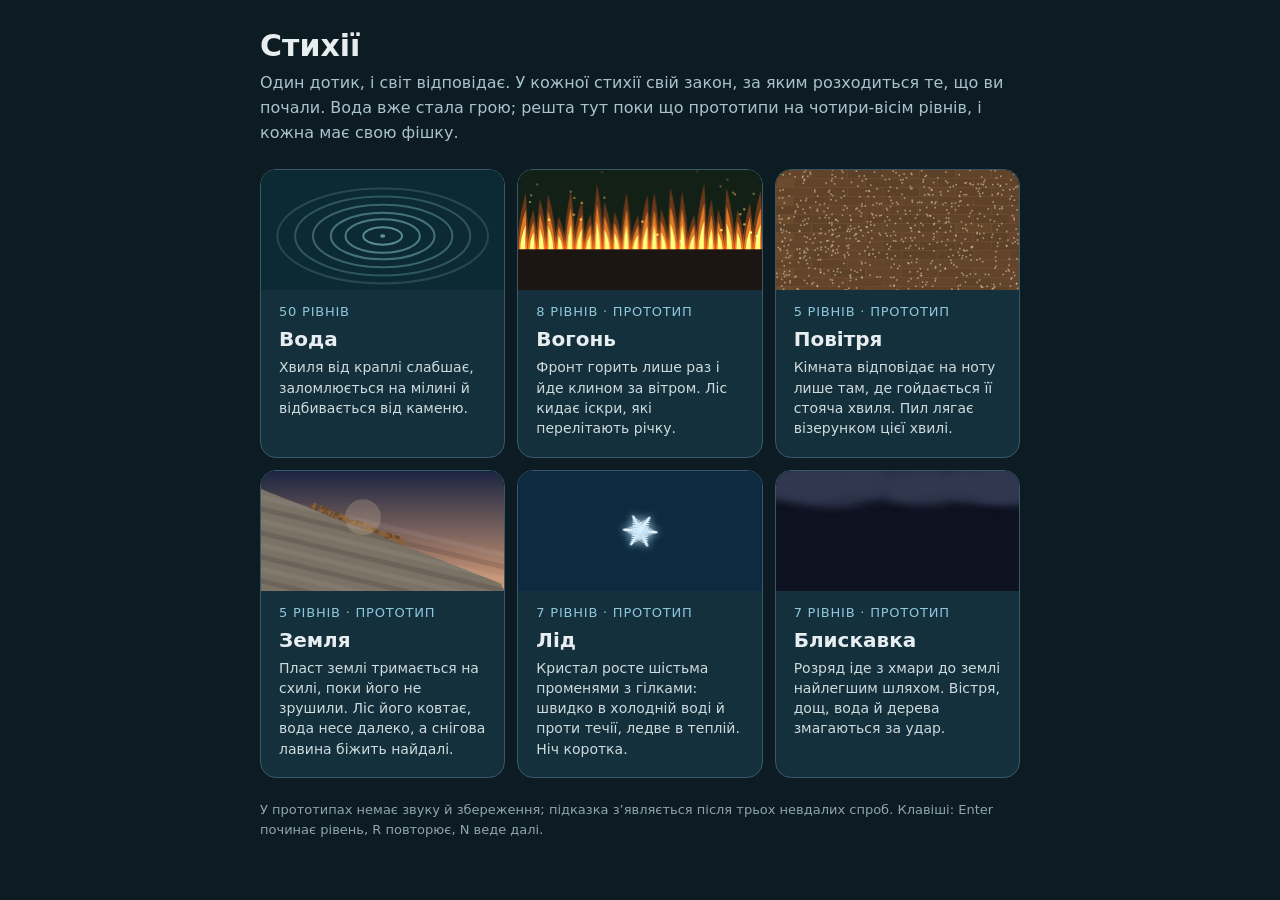
==== proto/index.html @ 82ddeff7 "Fire flames, an avalanche, a tower room and live scenes on the menu - fire: flames are tongues bent " ====
<!doctype html>
<html lang="uk"><head><meta charset="utf-8"><meta name="viewport" content="width=device-width,initial-scale=1">
<title>Стихії: прототипи</title>
<style>
html,body{margin:0;min-height:100%;background:#0d1b22;color:#e8eef0;font-family:system-ui,-apple-system,Segoe UI,sans-serif}
main{max-width:760px;margin:0 auto;padding:28px 16px 40px}
h1{font-size:30px;font-weight:600;margin:0 0 8px}
p.lead{color:#a9c3ce;line-height:1.55;margin:0 0 24px;font-size:16px}
.grid{display:grid;grid-template-columns:repeat(auto-fill,minmax(220px,1fr));gap:12px}
a.c{display:block;padding:0 0 18px;overflow:hidden;border-radius:16px;background:#13303c;border:1px solid #37596a;color:inherit;text-decoration:none}
a.c:hover{background:#1a3d4c}
a.c b{display:block;font-size:20px;font-weight:600;margin:0 18px 6px}
a.c canvas{display:block;width:100%;height:120px;margin-bottom:14px;background:#081318}
a.c i{display:block;font-style:normal;font-size:13px;letter-spacing:.06em;color:#8fc7dc;margin:0 18px 8px}
a.c span{display:block;font-size:14px;line-height:1.45;color:#cfdadd;margin:0 18px}
small{display:block;margin-top:22px;color:#8fa6af;font-size:13px;line-height:1.5}
</style></head><body><main>
<h1>Стихії</h1>
<p class="lead">Один дотик, і світ відповідає. У кожної стихії свій закон, за яким розходиться те, що ви почали. Вода вже стала грою; решта тут поки що прототипи на чотири-вісім рівнів, і кожна має свою фішку.</p>
<div class="grid">
<a class="c" href="../index.html"><canvas data-k="index"></canvas><i>50 РІВНІВ</i><b>Вода</b><span>Хвиля від краплі слабшає, заломлюється на мілині й відбивається від каменю.</span></a>
<a class="c" href="fire.html"><canvas data-k="fire"></canvas><i>8 РІВНІВ · ПРОТОТИП</i><b>Вогонь</b><span>Фронт горить лише раз і йде клином за вітром. Ліс кидає іскри, які перелітають річку.</span></a>
<a class="c" href="air.html"><canvas data-k="air"></canvas><i>5 РІВНІВ · ПРОТОТИП</i><b>Повітря</b><span>Кімната відповідає на ноту лише там, де гойдається її стояча хвиля. Пил лягає візерунком цієї хвилі.</span></a>
<a class="c" href="earth.html"><canvas data-k="earth"></canvas><i>5 РІВНІВ · ПРОТОТИП</i><b>Земля</b><span>Пласт землі тримається на схилі, поки його не зрушили. Ліс його ковтає, вода несе далеко, а снігова лавина біжить найдалі.</span></a>
<a class="c" href="ice.html"><canvas data-k="ice"></canvas><i>7 РІВНІВ · ПРОТОТИП</i><b>Лід</b><span>Кристал росте шістьма променями з гілками: швидко в холодній воді й проти течії, ледве в теплій. Ніч коротка.</span></a>
<a class="c" href="lightning.html"><canvas data-k="lightning"></canvas><i>7 РІВНІВ · ПРОТОТИП</i><b>Блискавка</b><span>Розряд іде з хмари до землі найлегшим шляхом. Вістря, дощ, вода й дерева змагаються за удар.</span></a>
</div>
<small>У прототипах немає звуку й збереження; підказка з’являється після трьох невдалих спроб. Клавіші: Enter починає рівень, R повторює, N веде далі.</small>
</main>
<script>
// Each card has a small live scene of its element, drawn in code.
const H = i => { let h = (i * 2654435761) >>> 0; h ^= h >>> 15; h = (h * 2246822519) >>> 0; h ^= h >>> 13; return (h >>> 0) / 4294967296; };
const scenes = {
  index(g, w, h, t) { g.fillStyle = '#0b2a33'; g.fillRect(0, 0, w, h); const cx = w * 0.5, cy = h * 0.55; for (let k = 0; k < 7; k++) { const r = ((t * 0.04 + k * 22) % 150) * w / 300; g.strokeStyle = 'rgba(160,225,240,' + Math.max(0, 0.6 - r / w) + ')'; g.lineWidth = 2; g.beginPath(); g.ellipse(cx, cy, r, r * 0.45, 0, 0, 7); g.stroke(); }
    const d = (t * 0.5) % 900; if (d < 300) { g.fillStyle = '#cfefff'; g.beginPath(); g.ellipse(cx, cy - (300 - d) / 300 * h * 0.5, 3, 5, 0, 0, 7); g.fill(); } },
  fire(g, w, h, t) { g.fillStyle = '#122016'; g.fillRect(0, 0, w, h); g.fillStyle = '#1c1612'; g.fillRect(0, h * 0.62, w, h); g.globalCompositeOperation = 'lighter';
    for (let k = 0; k < 26; k++) { const x = (k + 0.5) * w / 26, f = 0.5 + 0.5 * Math.sin(t / 60 + k * 2.3), hh = h * (0.25 + 0.22 * f + 0.1 * H(k)), b = h * 0.66;
      for (const [s, c] of [[1, 'rgba(255,70,10,.35)'], [0.7, 'rgba(255,150,30,.45)'], [0.42, 'rgba(255,235,150,.6)']]) { g.fillStyle = c; g.beginPath(); g.moveTo(x - 6 * s, b); g.quadraticCurveTo(x - 5 * s, b - hh * s * 0.5, x + Math.sin(t / 200 + k) * 3, b - hh * s); g.quadraticCurveTo(x + 5 * s, b - hh * s * 0.5, x + 6 * s, b); g.fill(); } }
    for (let k = 0; k < 30; k++) { const p = ((t / 2500 + H(k + 9)) % 1), x = H(k) * w + Math.sin(t / 400 + k) * 6, y = h * 0.6 - p * h * 0.7; g.fillStyle = 'rgba(255,190,90,' + (1 - p) + ')'; g.fillRect(x, y, 2, 2); } g.globalCompositeOperation = 'source-over'; },
  air(g, w, h, t) { g.fillStyle = '#6b4a2e'; g.fillRect(0, 0, w, h); for (let y = 0; y < h; y += 9) for (let x = (y / 9 % 2) * 18; x < w; x += 36) { g.fillStyle = 'rgba(0,0,0,' + (0.06 + 0.08 * H(x * 7 + y)) + ')'; g.fillRect(x, y, 35, 8); }
    const set = Math.min(1, (t % 9000) / 6000); for (let k = 0; k < 700; k++) { const x0 = H(k) * w, y0 = H(k + 999) * h, node = Math.round(x0 / (w / 8)) * (w / 8), x = x0 + (node - x0) * set * set, y = y0 + Math.sin(t / 40 + k) * (1 - set) * 1.5; g.fillStyle = 'rgba(255,240,200,' + (0.35 + 0.5 * set) + ')'; g.fillRect(x, y, 1.6, 1.6); } },
  earth(g, w, h, t) { const sk = g.createLinearGradient(0, 0, 0, h); sk.addColorStop(0, '#1a2440'); sk.addColorStop(1, '#d99f7a'); g.fillStyle = sk; g.fillRect(0, 0, w, h);
    const prof = x => h * 0.15 + x / w * h * 0.8; g.fillStyle = '#7b7266'; g.beginPath(); g.moveTo(0, h); for (let x = 0; x <= w; x += 4) g.lineTo(x, prof(x)); g.lineTo(w, h); g.fill();
    for (let k = 0; k < 10; k++) { g.strokeStyle = k % 2 ? 'rgba(0,0,0,.12)' : 'rgba(255,255,255,.06)'; g.lineWidth = 5; g.beginPath(); g.moveTo(0, prof(0) + k * 12 + 8); g.lineTo(w, prof(w) + k * 12 - 30); g.stroke(); }
    const p = (t % 7000) / 7000, run = Math.min(1, p * 1.6); for (let k = 0; k < 140; k++) { const s = H(k) * 0.35, x = (s + run * (0.55 + 0.1 * H(k + 3))) * w, y = prof(x) - 2 - H(k + 7) * 6 * (1 - run * 0.6); g.fillStyle = H(k + 5) < 0.5 ? '#8a6238' : '#6a4a2a'; g.fillRect(x, y, 3, 3); }
    if (run < 1) { g.fillStyle = 'rgba(214,190,160,.25)'; g.beginPath(); g.arc((0.2 + run * 0.6) * w, prof((0.2 + run * 0.6) * w) - 12, 18, 0, 7); g.fill(); } },
  ice(g, w, h, t) { g.fillStyle = '#0d2a40'; g.fillRect(0, 0, w, h); const cx = w / 2, cy = h / 2, R = h * 0.42 * Math.min(1, (t % 8000) / 5000); g.save(); g.translate(cx, cy); g.rotate(t / 20000); g.strokeStyle = 'rgba(235,248,255,.95)'; g.lineCap = 'round'; g.shadowColor = '#bfe6ff'; g.shadowBlur = 10;
    for (let a = 0; a < 6; a++) { g.save(); g.rotate(a * Math.PI / 3); g.lineWidth = 2.5; g.beginPath(); g.moveTo(0, 0); g.lineTo(R, 0); g.stroke(); g.lineWidth = 1.3; for (let k = 1; k < 6; k++) { const x = R * k / 6, l = (R - x) * 0.45; g.beginPath(); g.moveTo(x, 0); g.lineTo(x + l * 0.5, l * 0.86); g.moveTo(x, 0); g.lineTo(x + l * 0.5, -l * 0.86); g.stroke(); } g.restore(); } g.restore(); },
  lightning(g, w, h, t) { const T = t % 3200, f = T < 500 ? Math.max(0, 1 - T / 200) + (T > 250 && T < 350 ? 0.7 : 0) : 0; g.fillStyle = 'rgb(' + (14 + 120 * f | 0) + ',' + (18 + 120 * f | 0) + ',' + (32 + 140 * f | 0) + ')'; g.fillRect(0, 0, w, h);
    g.filter = 'blur(5px)'; for (let k = 0; k < 30; k++) { g.fillStyle = 'rgba(' + (50 + 170 * f | 0) + ',' + (56 + 170 * f | 0) + ',' + (80 + 160 * f | 0) + ',.75)'; g.beginPath(); g.ellipse(H(k) * w, 4 + H(k + 3) * 16, 22 + H(k + 5) * 22, 8 + H(k + 6) * 8, 0, 0, 7); g.fill(); } g.filter = 'none';
    if (T < 500) { let x = w * (0.3 + 0.4 * H(Math.floor(t / 3200))), y = 26; g.strokeStyle = 'rgba(255,255,255,' + Math.min(1, f + 0.3) + ')'; g.lineWidth = 2.2; g.shadowColor = '#c9d6ff'; g.shadowBlur = 14; g.beginPath(); g.moveTo(x, y); let s = Math.floor(t / 3200) * 31; while (y < h) { x += (H(s++) - 0.5) * 18; y += 6 + H(s++) * 8; g.lineTo(x, y); } g.stroke(); g.shadowBlur = 0; } }
};
const cards = [...document.querySelectorAll('canvas[data-k]')];
function frame(now) { for (const c of cards) { const r = c.getBoundingClientRect(), d = Math.min(devicePixelRatio || 1, 2); if (c.width !== Math.round(r.width * d)) { c.width = Math.round(r.width * d); c.height = Math.round(r.height * d); } const g = c.getContext('2d'); g.setTransform(d, 0, 0, d, 0, 0); (scenes[c.dataset.k] || scenes.index)(g, r.width, r.height, now); } requestAnimationFrame(frame); }
requestAnimationFrame(frame);
</script></body></html>
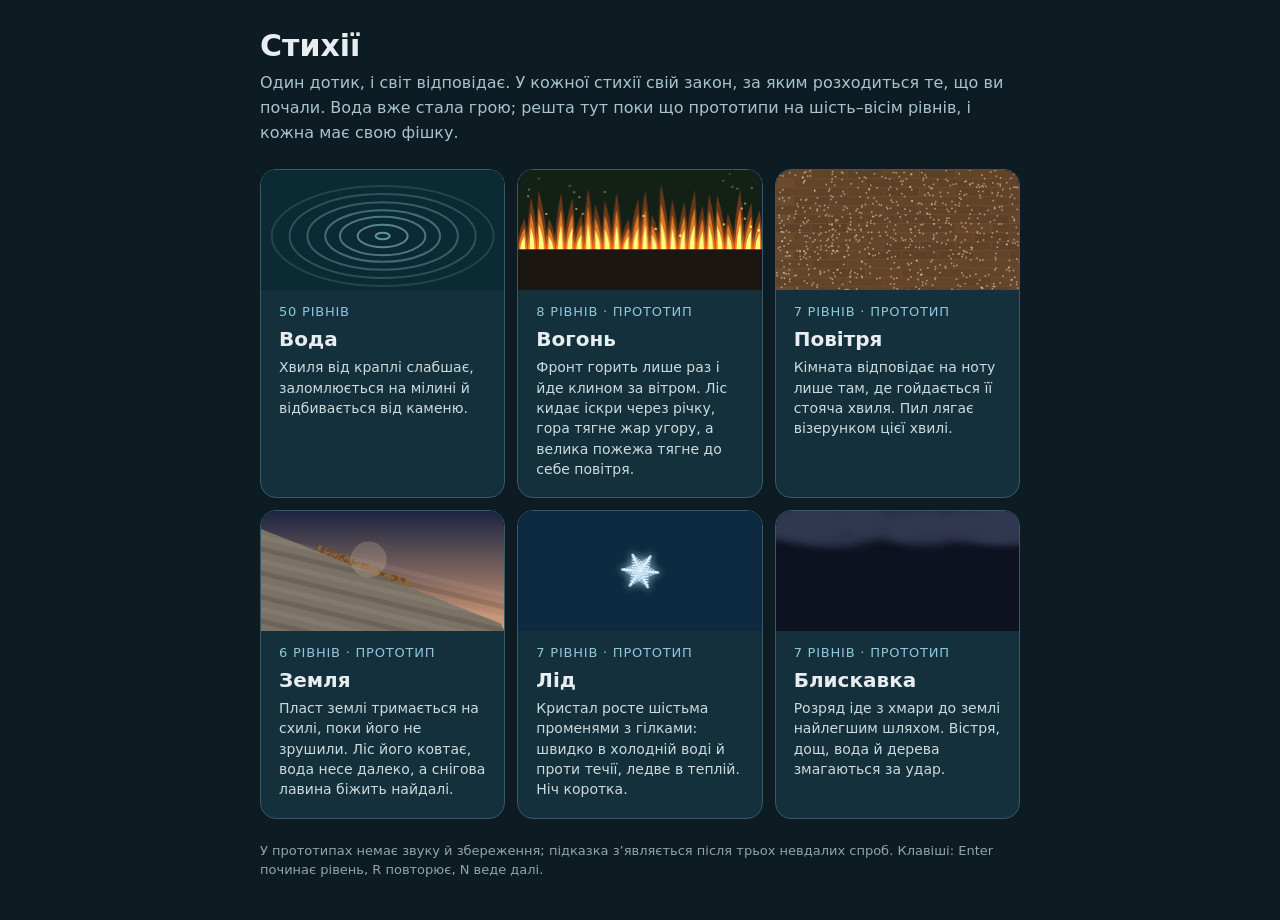
==== commit 50a68035: "New air level Square and earth level Dam; lamps, crowns, a gusting fire front and a clear ice spring" ====
--- a/proto/index.html
+++ b/proto/index.html
@@ -16,12 +16,12 @@
 small{display:block;margin-top:22px;color:#8fa6af;font-size:13px;line-height:1.5}
 </style></head><body><main>
 <h1>Стихії</h1>
-<p class="lead">Один дотик, і світ відповідає. У кожної стихії свій закон, за яким розходиться те, що ви почали. Вода вже стала грою; решта тут поки що прототипи на чотири-вісім рівнів, і кожна має свою фішку.</p>
+<p class="lead">Один дотик, і світ відповідає. У кожної стихії свій закон, за яким розходиться те, що ви почали. Вода вже стала грою; решта тут поки що прототипи на шість–вісім рівнів, і кожна має свою фішку.</p>
 <div class="grid">
 <a class="c" href="../index.html"><canvas data-k="index"></canvas><i>50 РІВНІВ</i><b>Вода</b><span>Хвиля від краплі слабшає, заломлюється на мілині й відбивається від каменю.</span></a>
-<a class="c" href="fire.html"><canvas data-k="fire"></canvas><i>8 РІВНІВ · ПРОТОТИП</i><b>Вогонь</b><span>Фронт горить лише раз і йде клином за вітром. Ліс кидає іскри, які перелітають річку.</span></a>
-<a class="c" href="air.html"><canvas data-k="air"></canvas><i>5 РІВНІВ · ПРОТОТИП</i><b>Повітря</b><span>Кімната відповідає на ноту лише там, де гойдається її стояча хвиля. Пил лягає візерунком цієї хвилі.</span></a>
-<a class="c" href="earth.html"><canvas data-k="earth"></canvas><i>5 РІВНІВ · ПРОТОТИП</i><b>Земля</b><span>Пласт землі тримається на схилі, поки його не зрушили. Ліс його ковтає, вода несе далеко, а снігова лавина біжить найдалі.</span></a>
+<a class="c" href="fire.html"><canvas data-k="fire"></canvas><i>8 РІВНІВ · ПРОТОТИП</i><b>Вогонь</b><span>Фронт горить лише раз і йде клином за вітром. Ліс кидає іскри через річку, гора тягне жар угору, а велика пожежа тягне до себе повітря.</span></a>
+<a class="c" href="air.html"><canvas data-k="air"></canvas><i>7 РІВНІВ · ПРОТОТИП</i><b>Повітря</b><span>Кімната відповідає на ноту лише там, де гойдається її стояча хвиля. Пил лягає візерунком цієї хвилі.</span></a>
+<a class="c" href="earth.html"><canvas data-k="earth"></canvas><i>6 РІВНІВ · ПРОТОТИП</i><b>Земля</b><span>Пласт землі тримається на схилі, поки його не зрушили. Ліс його ковтає, вода несе далеко, а снігова лавина біжить найдалі.</span></a>
 <a class="c" href="ice.html"><canvas data-k="ice"></canvas><i>7 РІВНІВ · ПРОТОТИП</i><b>Лід</b><span>Кристал росте шістьма променями з гілками: швидко в холодній воді й проти течії, ледве в теплій. Ніч коротка.</span></a>
 <a class="c" href="lightning.html"><canvas data-k="lightning"></canvas><i>7 РІВНІВ · ПРОТОТИП</i><b>Блискавка</b><span>Розряд іде з хмари до землі найлегшим шляхом. Вістря, дощ, вода й дерева змагаються за удар.</span></a>
 </div>
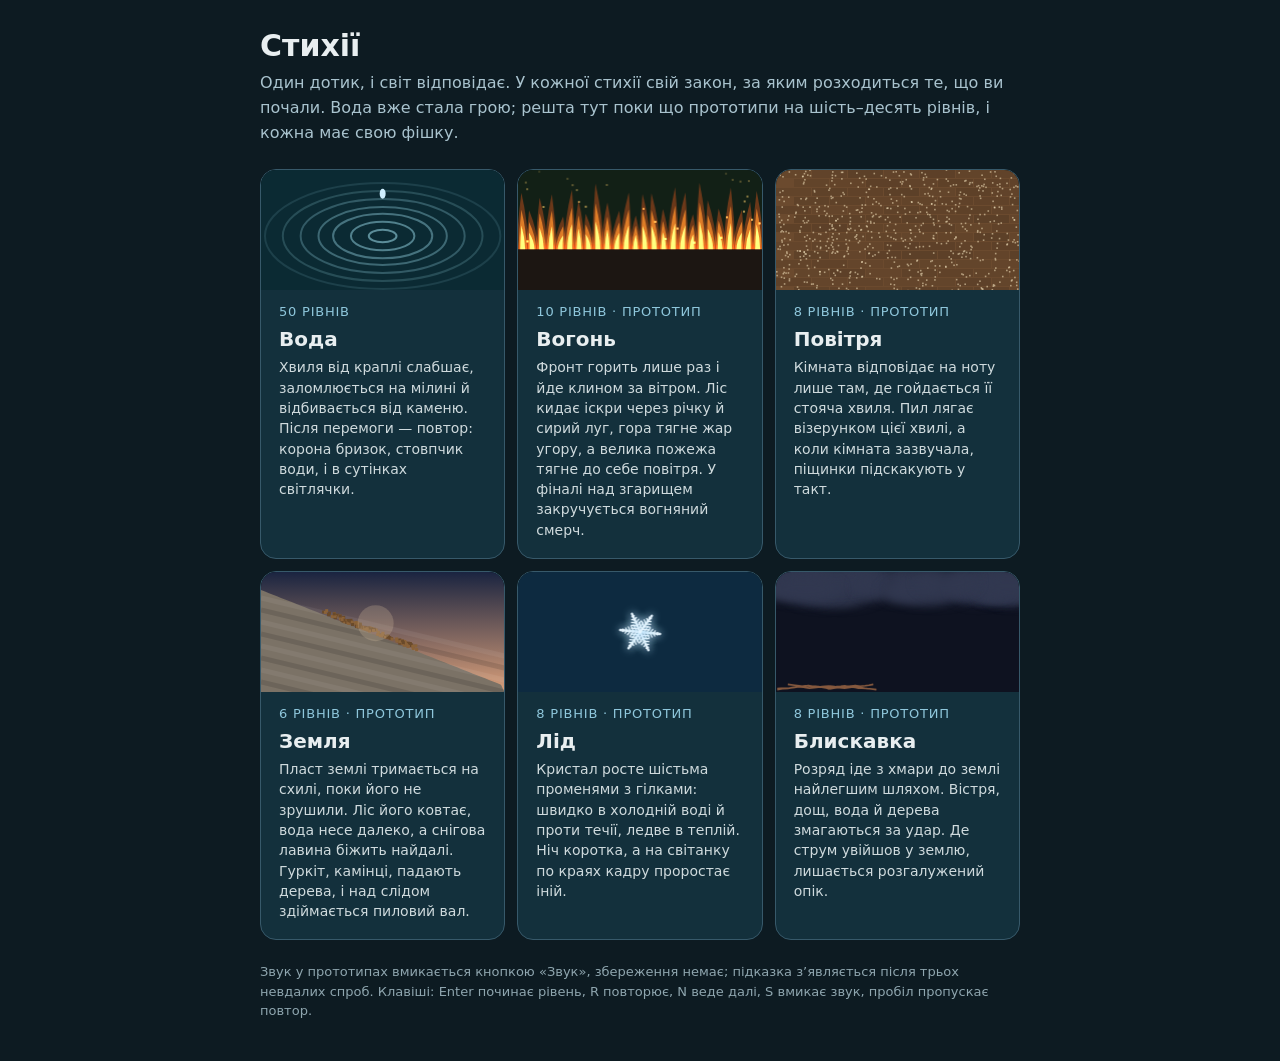
==== commit 81910362: "Slow-motion finales everywhere, a signature for every element, sound and new levels Water: - Every w" ====
--- a/proto/index.html
+++ b/proto/index.html
@@ -16,16 +16,16 @@
 small{display:block;margin-top:22px;color:#8fa6af;font-size:13px;line-height:1.5}
 </style></head><body><main>
 <h1>Стихії</h1>
-<p class="lead">Один дотик, і світ відповідає. У кожної стихії свій закон, за яким розходиться те, що ви почали. Вода вже стала грою; решта тут поки що прототипи на шість–вісім рівнів, і кожна має свою фішку.</p>
+<p class="lead">Один дотик, і світ відповідає. У кожної стихії свій закон, за яким розходиться те, що ви почали. Вода вже стала грою; решта тут поки що прототипи на шість–десять рівнів, і кожна має свою фішку.</p>
 <div class="grid">
-<a class="c" href="../index.html"><canvas data-k="index"></canvas><i>50 РІВНІВ</i><b>Вода</b><span>Хвиля від краплі слабшає, заломлюється на мілині й відбивається від каменю.</span></a>
-<a class="c" href="fire.html"><canvas data-k="fire"></canvas><i>8 РІВНІВ · ПРОТОТИП</i><b>Вогонь</b><span>Фронт горить лише раз і йде клином за вітром. Ліс кидає іскри через річку, гора тягне жар угору, а велика пожежа тягне до себе повітря.</span></a>
-<a class="c" href="air.html"><canvas data-k="air"></canvas><i>7 РІВНІВ · ПРОТОТИП</i><b>Повітря</b><span>Кімната відповідає на ноту лише там, де гойдається її стояча хвиля. Пил лягає візерунком цієї хвилі.</span></a>
-<a class="c" href="earth.html"><canvas data-k="earth"></canvas><i>6 РІВНІВ · ПРОТОТИП</i><b>Земля</b><span>Пласт землі тримається на схилі, поки його не зрушили. Ліс його ковтає, вода несе далеко, а снігова лавина біжить найдалі.</span></a>
-<a class="c" href="ice.html"><canvas data-k="ice"></canvas><i>7 РІВНІВ · ПРОТОТИП</i><b>Лід</b><span>Кристал росте шістьма променями з гілками: швидко в холодній воді й проти течії, ледве в теплій. Ніч коротка.</span></a>
-<a class="c" href="lightning.html"><canvas data-k="lightning"></canvas><i>7 РІВНІВ · ПРОТОТИП</i><b>Блискавка</b><span>Розряд іде з хмари до землі найлегшим шляхом. Вістря, дощ, вода й дерева змагаються за удар.</span></a>
+<a class="c" href="../index.html"><canvas data-k="index"></canvas><i>50 РІВНІВ</i><b>Вода</b><span>Хвиля від краплі слабшає, заломлюється на мілині й відбивається від каменю. Після перемоги — повтор: корона бризок, стовпчик води, і в сутінках світлячки.</span></a>
+<a class="c" href="fire.html"><canvas data-k="fire"></canvas><i>10 РІВНІВ · ПРОТОТИП</i><b>Вогонь</b><span>Фронт горить лише раз і йде клином за вітром. Ліс кидає іскри через річку й сирий луг, гора тягне жар угору, а велика пожежа тягне до себе повітря. У фіналі над згарищем закручується вогняний смерч.</span></a>
+<a class="c" href="air.html"><canvas data-k="air"></canvas><i>8 РІВНІВ · ПРОТОТИП</i><b>Повітря</b><span>Кімната відповідає на ноту лише там, де гойдається її стояча хвиля. Пил лягає візерунком цієї хвилі, а коли кімната зазвучала, піщинки підскакують у такт.</span></a>
+<a class="c" href="earth.html"><canvas data-k="earth"></canvas><i>6 РІВНІВ · ПРОТОТИП</i><b>Земля</b><span>Пласт землі тримається на схилі, поки його не зрушили. Ліс його ковтає, вода несе далеко, а снігова лавина біжить найдалі. Гуркіт, камінці, падають дерева, і над слідом здіймається пиловий вал.</span></a>
+<a class="c" href="ice.html"><canvas data-k="ice"></canvas><i>8 РІВНІВ · ПРОТОТИП</i><b>Лід</b><span>Кристал росте шістьма променями з гілками: швидко в холодній воді й проти течії, ледве в теплій. Ніч коротка, а на світанку по краях кадру проростає іній.</span></a>
+<a class="c" href="lightning.html"><canvas data-k="lightning"></canvas><i>8 РІВНІВ · ПРОТОТИП</i><b>Блискавка</b><span>Розряд іде з хмари до землі найлегшим шляхом. Вістря, дощ, вода й дерева змагаються за удар. Де струм увійшов у землю, лишається розгалужений опік.</span></a>
 </div>
-<small>У прототипах немає звуку й збереження; підказка з’являється після трьох невдалих спроб. Клавіші: Enter починає рівень, R повторює, N веде далі.</small>
+<small>Звук у прототипах вмикається кнопкою «Звук», збереження немає; підказка з’являється після трьох невдалих спроб. Клавіші: Enter починає рівень, R повторює, N веде далі, S вмикає звук, пробіл пропускає повтор.</small>
 </main>
 <script>
 // Each card has a small live scene of its element, drawn in code.
@@ -45,10 +45,15 @@
     const p = (t % 7000) / 7000, run = Math.min(1, p * 1.6); for (let k = 0; k < 140; k++) { const s = H(k) * 0.35, x = (s + run * (0.55 + 0.1 * H(k + 3))) * w, y = prof(x) - 2 - H(k + 7) * 6 * (1 - run * 0.6); g.fillStyle = H(k + 5) < 0.5 ? '#8a6238' : '#6a4a2a'; g.fillRect(x, y, 3, 3); }
     if (run < 1) { g.fillStyle = 'rgba(214,190,160,.25)'; g.beginPath(); g.arc((0.2 + run * 0.6) * w, prof((0.2 + run * 0.6) * w) - 12, 18, 0, 7); g.fill(); } },
   ice(g, w, h, t) { g.fillStyle = '#0d2a40'; g.fillRect(0, 0, w, h); const cx = w / 2, cy = h / 2, R = h * 0.42 * Math.min(1, (t % 8000) / 5000); g.save(); g.translate(cx, cy); g.rotate(t / 20000); g.strokeStyle = 'rgba(235,248,255,.95)'; g.lineCap = 'round'; g.shadowColor = '#bfe6ff'; g.shadowBlur = 10;
-    for (let a = 0; a < 6; a++) { g.save(); g.rotate(a * Math.PI / 3); g.lineWidth = 2.5; g.beginPath(); g.moveTo(0, 0); g.lineTo(R, 0); g.stroke(); g.lineWidth = 1.3; for (let k = 1; k < 6; k++) { const x = R * k / 6, l = (R - x) * 0.45; g.beginPath(); g.moveTo(x, 0); g.lineTo(x + l * 0.5, l * 0.86); g.moveTo(x, 0); g.lineTo(x + l * 0.5, -l * 0.86); g.stroke(); } g.restore(); } g.restore(); },
+    for (let a = 0; a < 6; a++) { g.save(); g.rotate(a * Math.PI / 3); g.lineWidth = 2.5; g.beginPath(); g.moveTo(0, 0); g.lineTo(R, 0); g.stroke(); g.lineWidth = 1.3; for (let k = 1; k < 6; k++) { const x = R * k / 6, l = (R - x) * 0.45; g.beginPath(); g.moveTo(x, 0); g.lineTo(x + l * 0.5, l * 0.86); g.moveTo(x, 0); g.lineTo(x + l * 0.5, -l * 0.86); g.stroke(); } g.restore(); } g.restore();
+    const fr = Math.max(0, (t % 8000) / 8000 - 0.55) / 0.45; if (fr > 0) { g.strokeStyle = 'rgba(230,245,255,.55)'; g.lineWidth = 1; g.lineCap = 'round'; g.beginPath(); for (let c = 0; c < 4; c++) { const ox = c % 2 ? w : 0, oy = c > 1 ? h : 0, sx = c % 2 ? -1 : 1, sy = c > 1 ? -1 : 1;
+      for (let k = 0; k < 7; k++) { const a0 = (k / 6) * Math.PI / 2, L = h * 0.32 * fr * (0.6 + 0.4 * H(c * 9 + k)); let x = ox, y = oy; g.moveTo(x, y); for (let q = 1; q <= 4; q++) { const nx = ox + sx * Math.cos(a0) * L * q / 4, ny = oy + sy * Math.sin(a0) * L * q / 4; g.lineTo(nx, ny); const bl = L * 0.18 * (1 - q / 5); g.moveTo(nx, ny); g.lineTo(nx + sx * Math.cos(a0 + 1.05) * bl, ny + sy * Math.sin(a0 + 1.05) * bl); g.moveTo(nx, ny); g.lineTo(nx + sx * Math.cos(a0 - 1.05) * bl, ny + sy * Math.sin(a0 - 1.05) * bl); g.moveTo(nx, ny); } } } g.stroke(); } },
   lightning(g, w, h, t) { const T = t % 3200, f = T < 500 ? Math.max(0, 1 - T / 200) + (T > 250 && T < 350 ? 0.7 : 0) : 0; g.fillStyle = 'rgb(' + (14 + 120 * f | 0) + ',' + (18 + 120 * f | 0) + ',' + (32 + 140 * f | 0) + ')'; g.fillRect(0, 0, w, h);
     g.filter = 'blur(5px)'; for (let k = 0; k < 30; k++) { g.fillStyle = 'rgba(' + (50 + 170 * f | 0) + ',' + (56 + 170 * f | 0) + ',' + (80 + 160 * f | 0) + ',.75)'; g.beginPath(); g.ellipse(H(k) * w, 4 + H(k + 3) * 16, 22 + H(k + 5) * 22, 8 + H(k + 6) * 8, 0, 0, 7); g.fill(); } g.filter = 'none';
-    if (T < 500) { let x = w * (0.3 + 0.4 * H(Math.floor(t / 3200))), y = 26; g.strokeStyle = 'rgba(255,255,255,' + Math.min(1, f + 0.3) + ')'; g.lineWidth = 2.2; g.shadowColor = '#c9d6ff'; g.shadowBlur = 14; g.beginPath(); g.moveTo(x, y); let s = Math.floor(t / 3200) * 31; while (y < h) { x += (H(s++) - 0.5) * 18; y += 6 + H(s++) * 8; g.lineTo(x, y); } g.stroke(); g.shadowBlur = 0; } }
+    if (T < 500) { let x = w * (0.3 + 0.4 * H(Math.floor(t / 3200))), y = 26; g.strokeStyle = 'rgba(255,255,255,' + Math.min(1, f + 0.3) + ')'; g.lineWidth = 2.2; g.shadowColor = '#c9d6ff'; g.shadowBlur = 14; g.beginPath(); g.moveTo(x, y); let s = Math.floor(t / 3200) * 31; while (y < h) { x += (H(s++) - 0.5) * 18; y += 6 + H(s++) * 8; g.lineTo(x, y); } g.stroke(); g.shadowBlur = 0; }
+    if (T < 2600) { const n = Math.floor(t / 3200), heat = Math.exp(-T / 900), rev = Math.min(1, T / 300); let s2 = n * 31; let x = w * (0.3 + 0.4 * H(n)); for (let y = 26; y < h;) { x += (H(s2++) - 0.5) * 18; y += 6 + H(s2++) * 8; }
+      g.strokeStyle = 'rgba(255,' + (140 + 110 * heat | 0) + ',' + (60 + 180 * heat | 0) + ',' + (0.2 + 0.8 * heat) + ')'; g.lineWidth = 1.6; g.shadowColor = '#ffb070'; g.shadowBlur = 8 * heat; g.beginPath();
+      for (const d of [-1, 1]) for (let b = 0; b < 3; b++) { let bx = x, by = h - 3 - b * 1.5; g.moveTo(bx, by); for (let k = 0; k < 9 * rev; k++) { bx += d * (3 + H(n * 7 + b * 13 + k + (d > 0 ? 50 : 0)) * 4); by += (H(n + k * 3 + b) - 0.5) * 2; g.lineTo(bx, by); } } g.stroke(); g.shadowBlur = 0; } }
 };
 const cards = [...document.querySelectorAll('canvas[data-k]')];
 function frame(now) { for (const c of cards) { const r = c.getBoundingClientRect(), d = Math.min(devicePixelRatio || 1, 2); if (c.width !== Math.round(r.width * d)) { c.width = Math.round(r.width * d); c.height = Math.round(r.height * d); } const g = c.getContext('2d'); g.setTransform(d, 0, 0, d, 0, 0); (scenes[c.dataset.k] || scenes.index)(g, r.width, r.height, now); } requestAnimationFrame(frame); }
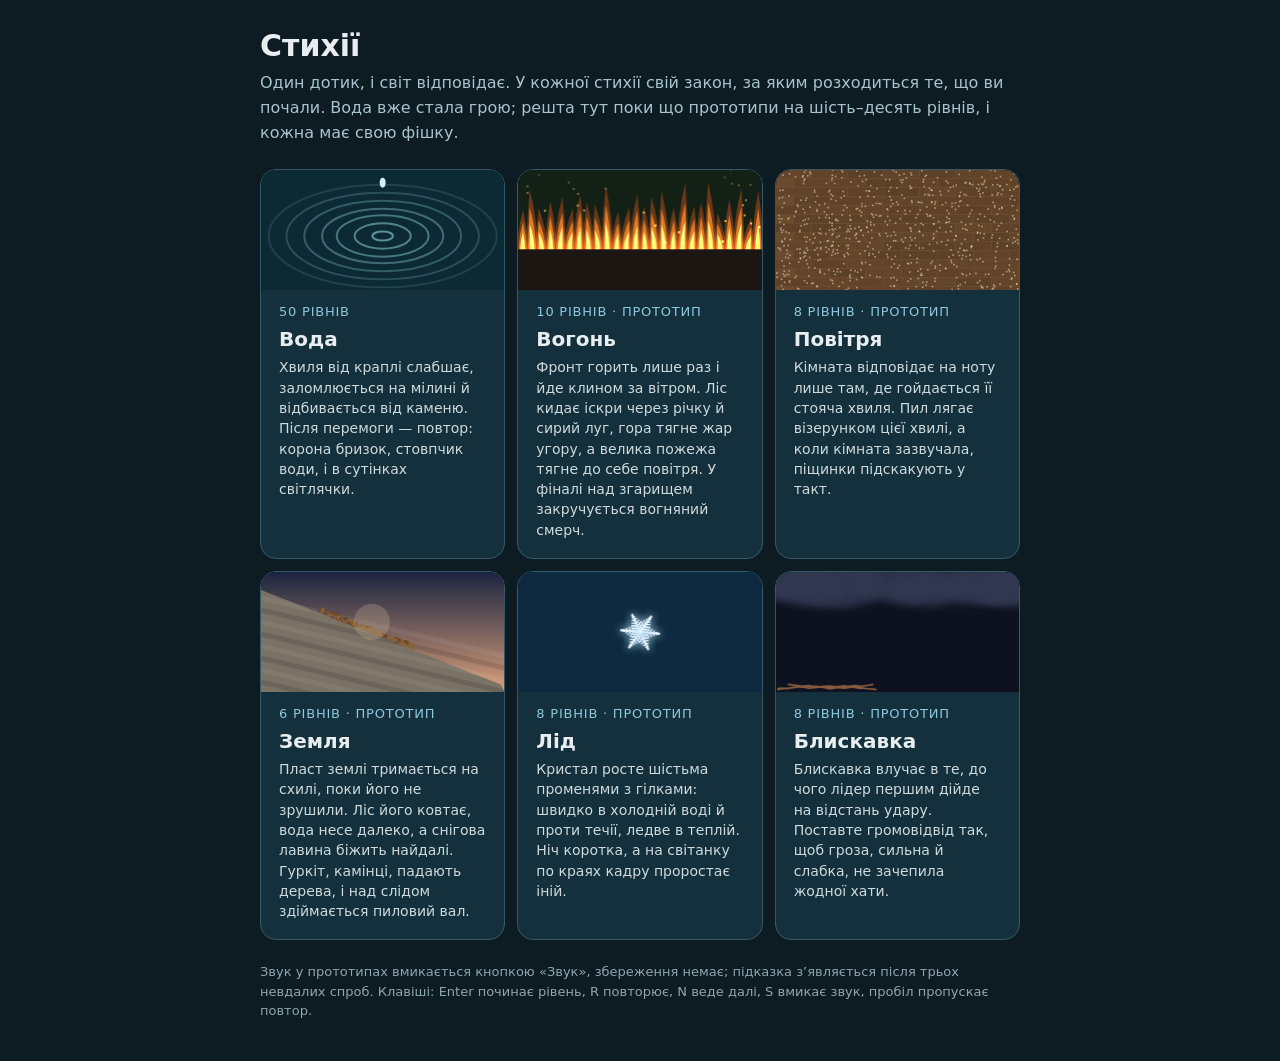
==== commit 9b32b858: "Lightning rebuilt on the rolling sphere: the player places a lightning rod The old lightning let the" ====
--- a/proto/index.html
+++ b/proto/index.html
@@ -23,7 +23,7 @@
 <a class="c" href="air.html"><canvas data-k="air"></canvas><i>8 РІВНІВ · ПРОТОТИП</i><b>Повітря</b><span>Кімната відповідає на ноту лише там, де гойдається її стояча хвиля. Пил лягає візерунком цієї хвилі, а коли кімната зазвучала, піщинки підскакують у такт.</span></a>
 <a class="c" href="earth.html"><canvas data-k="earth"></canvas><i>6 РІВНІВ · ПРОТОТИП</i><b>Земля</b><span>Пласт землі тримається на схилі, поки його не зрушили. Ліс його ковтає, вода несе далеко, а снігова лавина біжить найдалі. Гуркіт, камінці, падають дерева, і над слідом здіймається пиловий вал.</span></a>
 <a class="c" href="ice.html"><canvas data-k="ice"></canvas><i>8 РІВНІВ · ПРОТОТИП</i><b>Лід</b><span>Кристал росте шістьма променями з гілками: швидко в холодній воді й проти течії, ледве в теплій. Ніч коротка, а на світанку по краях кадру проростає іній.</span></a>
-<a class="c" href="lightning.html"><canvas data-k="lightning"></canvas><i>8 РІВНІВ · ПРОТОТИП</i><b>Блискавка</b><span>Розряд іде з хмари до землі найлегшим шляхом. Вістря, дощ, вода й дерева змагаються за удар. Де струм увійшов у землю, лишається розгалужений опік.</span></a>
+<a class="c" href="lightning.html"><canvas data-k="lightning"></canvas><i>8 РІВНІВ · ПРОТОТИП</i><b>Блискавка</b><span>Блискавка влучає в те, до чого лідер першим дійде на відстань удару. Поставте громовідвід так, щоб гроза, сильна й слабка, не зачепила жодної хати.</span></a>
 </div>
 <small>Звук у прототипах вмикається кнопкою «Звук», збереження немає; підказка з’являється після трьох невдалих спроб. Клавіші: Enter починає рівень, R повторює, N веде далі, S вмикає звук, пробіл пропускає повтор.</small>
 </main>
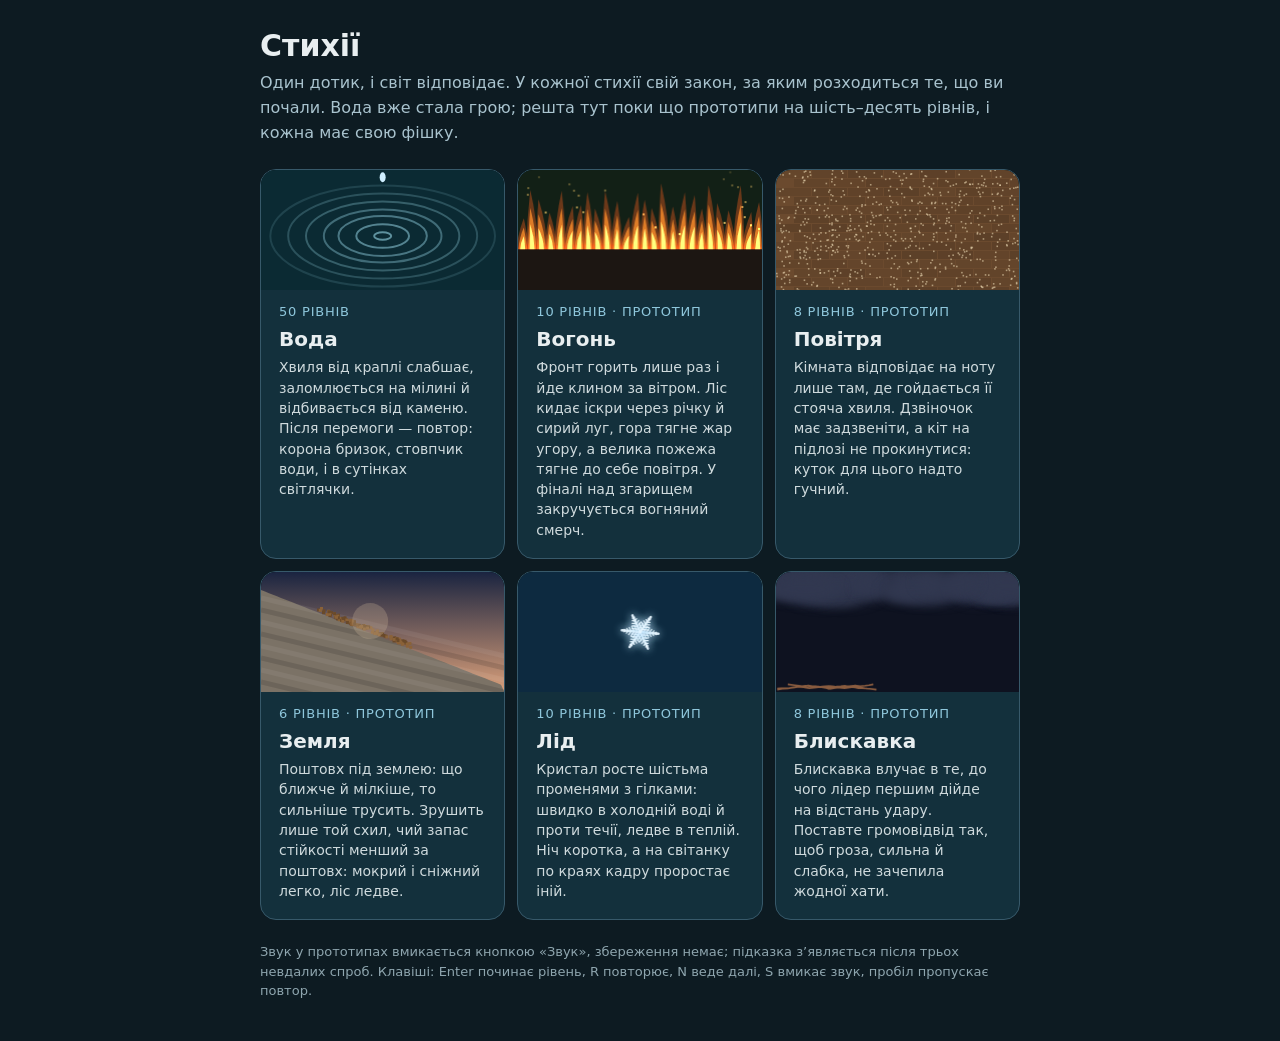
==== commit 49ed722a: "Earth by earthquake, ice in real currents, a sleeping cat in air Earth: the tap now sets off an eart" ====
--- a/proto/index.html
+++ b/proto/index.html
@@ -20,9 +20,9 @@
 <div class="grid">
 <a class="c" href="../index.html"><canvas data-k="index"></canvas><i>50 РІВНІВ</i><b>Вода</b><span>Хвиля від краплі слабшає, заломлюється на мілині й відбивається від каменю. Після перемоги — повтор: корона бризок, стовпчик води, і в сутінках світлячки.</span></a>
 <a class="c" href="fire.html"><canvas data-k="fire"></canvas><i>10 РІВНІВ · ПРОТОТИП</i><b>Вогонь</b><span>Фронт горить лише раз і йде клином за вітром. Ліс кидає іскри через річку й сирий луг, гора тягне жар угору, а велика пожежа тягне до себе повітря. У фіналі над згарищем закручується вогняний смерч.</span></a>
-<a class="c" href="air.html"><canvas data-k="air"></canvas><i>8 РІВНІВ · ПРОТОТИП</i><b>Повітря</b><span>Кімната відповідає на ноту лише там, де гойдається її стояча хвиля. Пил лягає візерунком цієї хвилі, а коли кімната зазвучала, піщинки підскакують у такт.</span></a>
-<a class="c" href="earth.html"><canvas data-k="earth"></canvas><i>6 РІВНІВ · ПРОТОТИП</i><b>Земля</b><span>Пласт землі тримається на схилі, поки його не зрушили. Ліс його ковтає, вода несе далеко, а снігова лавина біжить найдалі. Гуркіт, камінці, падають дерева, і над слідом здіймається пиловий вал.</span></a>
-<a class="c" href="ice.html"><canvas data-k="ice"></canvas><i>8 РІВНІВ · ПРОТОТИП</i><b>Лід</b><span>Кристал росте шістьма променями з гілками: швидко в холодній воді й проти течії, ледве в теплій. Ніч коротка, а на світанку по краях кадру проростає іній.</span></a>
+<a class="c" href="air.html"><canvas data-k="air"></canvas><i>8 РІВНІВ · ПРОТОТИП</i><b>Повітря</b><span>Кімната відповідає на ноту лише там, де гойдається її стояча хвиля. Дзвіночок має задзвеніти, а кіт на підлозі не прокинутися: куток для цього надто гучний.</span></a>
+<a class="c" href="earth.html"><canvas data-k="earth"></canvas><i>6 РІВНІВ · ПРОТОТИП</i><b>Земля</b><span>Поштовх під землею: що ближче й мілкіше, то сильніше трусить. Зрушить лише той схил, чий запас стійкості менший за поштовх: мокрий і сніжний легко, ліс ледве.</span></a>
+<a class="c" href="ice.html"><canvas data-k="ice"></canvas><i>10 РІВНІВ · ПРОТОТИП</i><b>Лід</b><span>Кристал росте шістьма променями з гілками: швидко в холодній воді й проти течії, ледве в теплій. Ніч коротка, а на світанку по краях кадру проростає іній.</span></a>
 <a class="c" href="lightning.html"><canvas data-k="lightning"></canvas><i>8 РІВНІВ · ПРОТОТИП</i><b>Блискавка</b><span>Блискавка влучає в те, до чого лідер першим дійде на відстань удару. Поставте громовідвід так, щоб гроза, сильна й слабка, не зачепила жодної хати.</span></a>
 </div>
 <small>Звук у прототипах вмикається кнопкою «Звук», збереження немає; підказка з’являється після трьох невдалих спроб. Клавіші: Enter починає рівень, R повторює, N веде далі, S вмикає звук, пробіл пропускає повтор.</small>
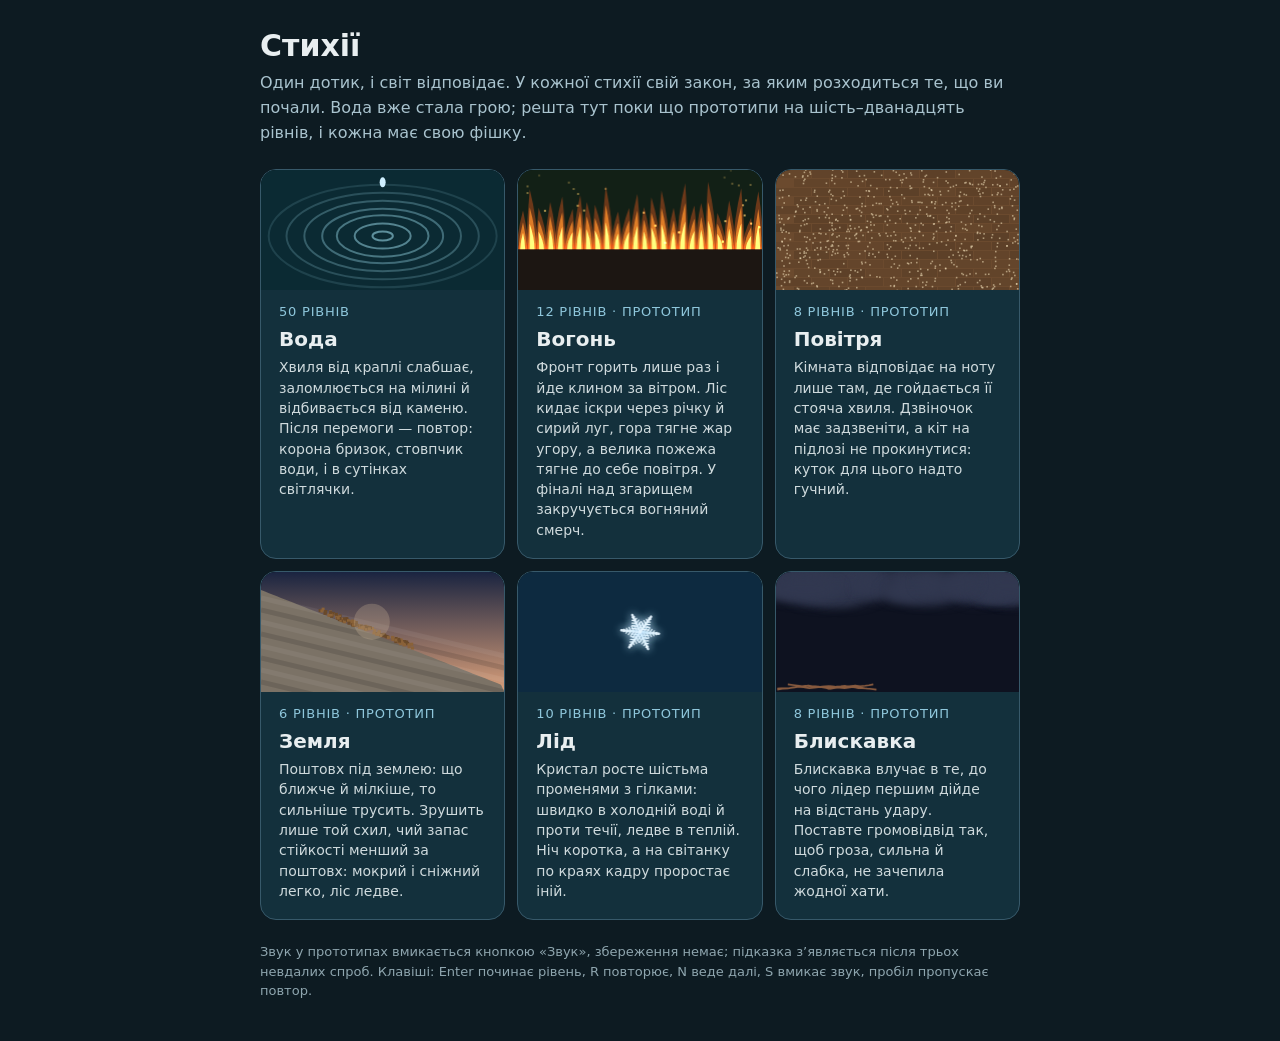
==== commit e1b26175: "Fire: two firefighting levels; arcs and rings stay after a miss Fire gets two levels where the playe" ====
--- a/proto/index.html
+++ b/proto/index.html
@@ -16,10 +16,10 @@
 small{display:block;margin-top:22px;color:#8fa6af;font-size:13px;line-height:1.5}
 </style></head><body><main>
 <h1>Стихії</h1>
-<p class="lead">Один дотик, і світ відповідає. У кожної стихії свій закон, за яким розходиться те, що ви почали. Вода вже стала грою; решта тут поки що прототипи на шість–десять рівнів, і кожна має свою фішку.</p>
+<p class="lead">Один дотик, і світ відповідає. У кожної стихії свій закон, за яким розходиться те, що ви почали. Вода вже стала грою; решта тут поки що прототипи на шість–дванадцять рівнів, і кожна має свою фішку.</p>
 <div class="grid">
 <a class="c" href="../index.html"><canvas data-k="index"></canvas><i>50 РІВНІВ</i><b>Вода</b><span>Хвиля від краплі слабшає, заломлюється на мілині й відбивається від каменю. Після перемоги — повтор: корона бризок, стовпчик води, і в сутінках світлячки.</span></a>
-<a class="c" href="fire.html"><canvas data-k="fire"></canvas><i>10 РІВНІВ · ПРОТОТИП</i><b>Вогонь</b><span>Фронт горить лише раз і йде клином за вітром. Ліс кидає іскри через річку й сирий луг, гора тягне жар угору, а велика пожежа тягне до себе повітря. У фіналі над згарищем закручується вогняний смерч.</span></a>
+<a class="c" href="fire.html"><canvas data-k="fire"></canvas><i>12 РІВНІВ · ПРОТОТИП</i><b>Вогонь</b><span>Фронт горить лише раз і йде клином за вітром. Ліс кидає іскри через річку й сирий луг, гора тягне жар угору, а велика пожежа тягне до себе повітря. У фіналі над згарищем закручується вогняний смерч.</span></a>
 <a class="c" href="air.html"><canvas data-k="air"></canvas><i>8 РІВНІВ · ПРОТОТИП</i><b>Повітря</b><span>Кімната відповідає на ноту лише там, де гойдається її стояча хвиля. Дзвіночок має задзвеніти, а кіт на підлозі не прокинутися: куток для цього надто гучний.</span></a>
 <a class="c" href="earth.html"><canvas data-k="earth"></canvas><i>6 РІВНІВ · ПРОТОТИП</i><b>Земля</b><span>Поштовх під землею: що ближче й мілкіше, то сильніше трусить. Зрушить лише той схил, чий запас стійкості менший за поштовх: мокрий і сніжний легко, ліс ледве.</span></a>
 <a class="c" href="ice.html"><canvas data-k="ice"></canvas><i>10 РІВНІВ · ПРОТОТИП</i><b>Лід</b><span>Кристал росте шістьма променями з гілками: швидко в холодній воді й проти течії, ледве в теплій. Ніч коротка, а на світанку по краях кадру проростає іній.</span></a>
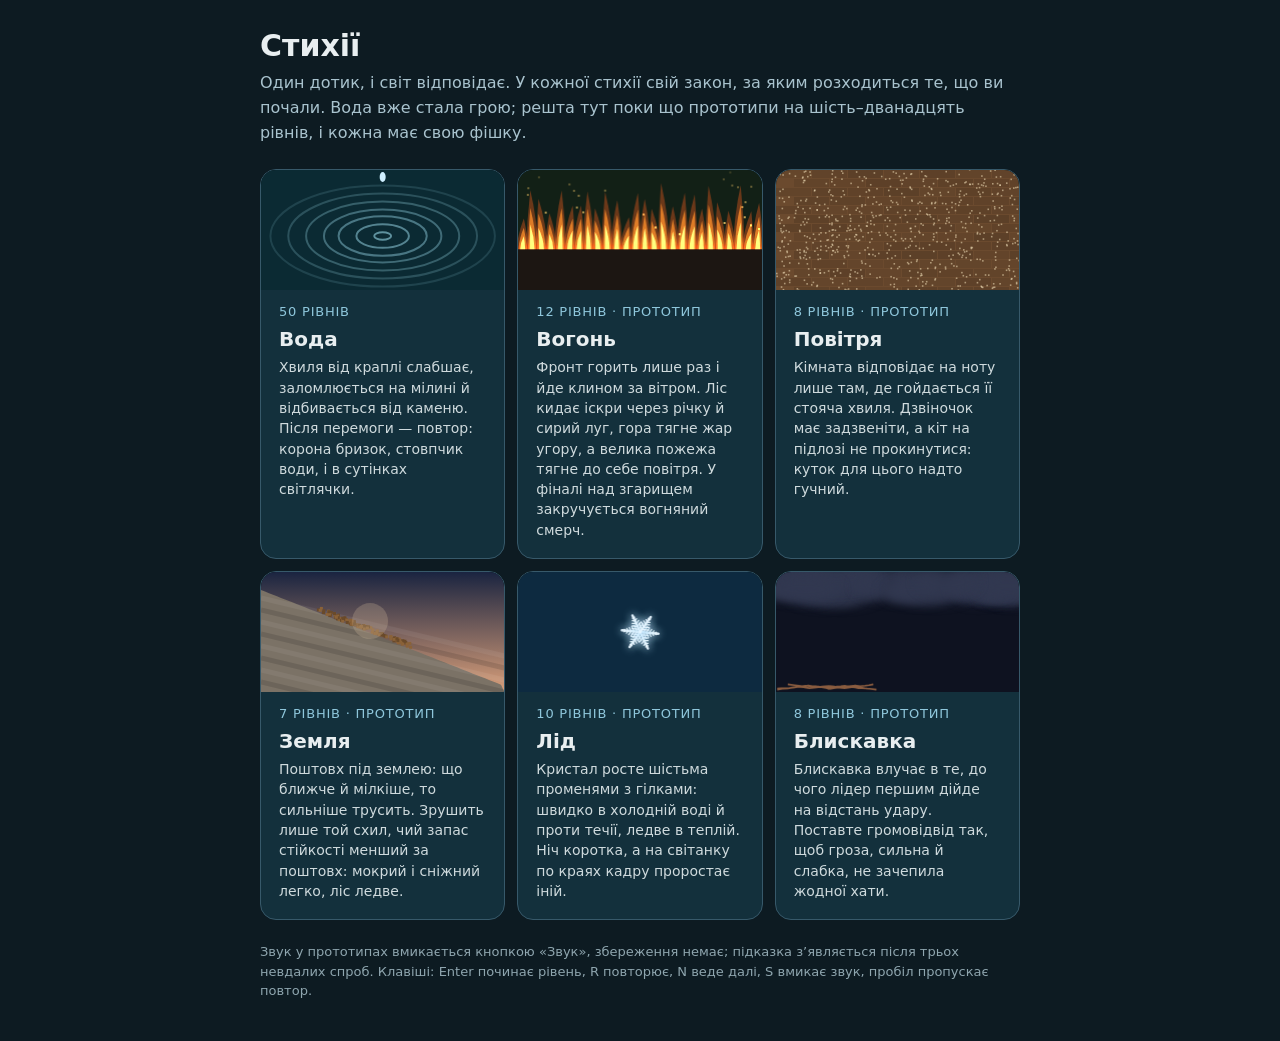
==== commit e1512cb0: "Earth level 7, a mountain where only a deep quake wins Wet slopes stand above a hollow on either sid" ====
--- a/proto/index.html
+++ b/proto/index.html
@@ -21,7 +21,7 @@
 <a class="c" href="../index.html"><canvas data-k="index"></canvas><i>50 РІВНІВ</i><b>Вода</b><span>Хвиля від краплі слабшає, заломлюється на мілині й відбивається від каменю. Після перемоги — повтор: корона бризок, стовпчик води, і в сутінках світлячки.</span></a>
 <a class="c" href="fire.html"><canvas data-k="fire"></canvas><i>12 РІВНІВ · ПРОТОТИП</i><b>Вогонь</b><span>Фронт горить лише раз і йде клином за вітром. Ліс кидає іскри через річку й сирий луг, гора тягне жар угору, а велика пожежа тягне до себе повітря. У фіналі над згарищем закручується вогняний смерч.</span></a>
 <a class="c" href="air.html"><canvas data-k="air"></canvas><i>8 РІВНІВ · ПРОТОТИП</i><b>Повітря</b><span>Кімната відповідає на ноту лише там, де гойдається її стояча хвиля. Дзвіночок має задзвеніти, а кіт на підлозі не прокинутися: куток для цього надто гучний.</span></a>
-<a class="c" href="earth.html"><canvas data-k="earth"></canvas><i>6 РІВНІВ · ПРОТОТИП</i><b>Земля</b><span>Поштовх під землею: що ближче й мілкіше, то сильніше трусить. Зрушить лише той схил, чий запас стійкості менший за поштовх: мокрий і сніжний легко, ліс ледве.</span></a>
+<a class="c" href="earth.html"><canvas data-k="earth"></canvas><i>7 РІВНІВ · ПРОТОТИП</i><b>Земля</b><span>Поштовх під землею: що ближче й мілкіше, то сильніше трусить. Зрушить лише той схил, чий запас стійкості менший за поштовх: мокрий і сніжний легко, ліс ледве.</span></a>
 <a class="c" href="ice.html"><canvas data-k="ice"></canvas><i>10 РІВНІВ · ПРОТОТИП</i><b>Лід</b><span>Кристал росте шістьма променями з гілками: швидко в холодній воді й проти течії, ледве в теплій. Ніч коротка, а на світанку по краях кадру проростає іній.</span></a>
 <a class="c" href="lightning.html"><canvas data-k="lightning"></canvas><i>8 РІВНІВ · ПРОТОТИП</i><b>Блискавка</b><span>Блискавка влучає в те, до чого лідер першим дійде на відстань удару. Поставте громовідвід так, щоб гроза, сильна й слабка, не зачепила жодної хати.</span></a>
 </div>
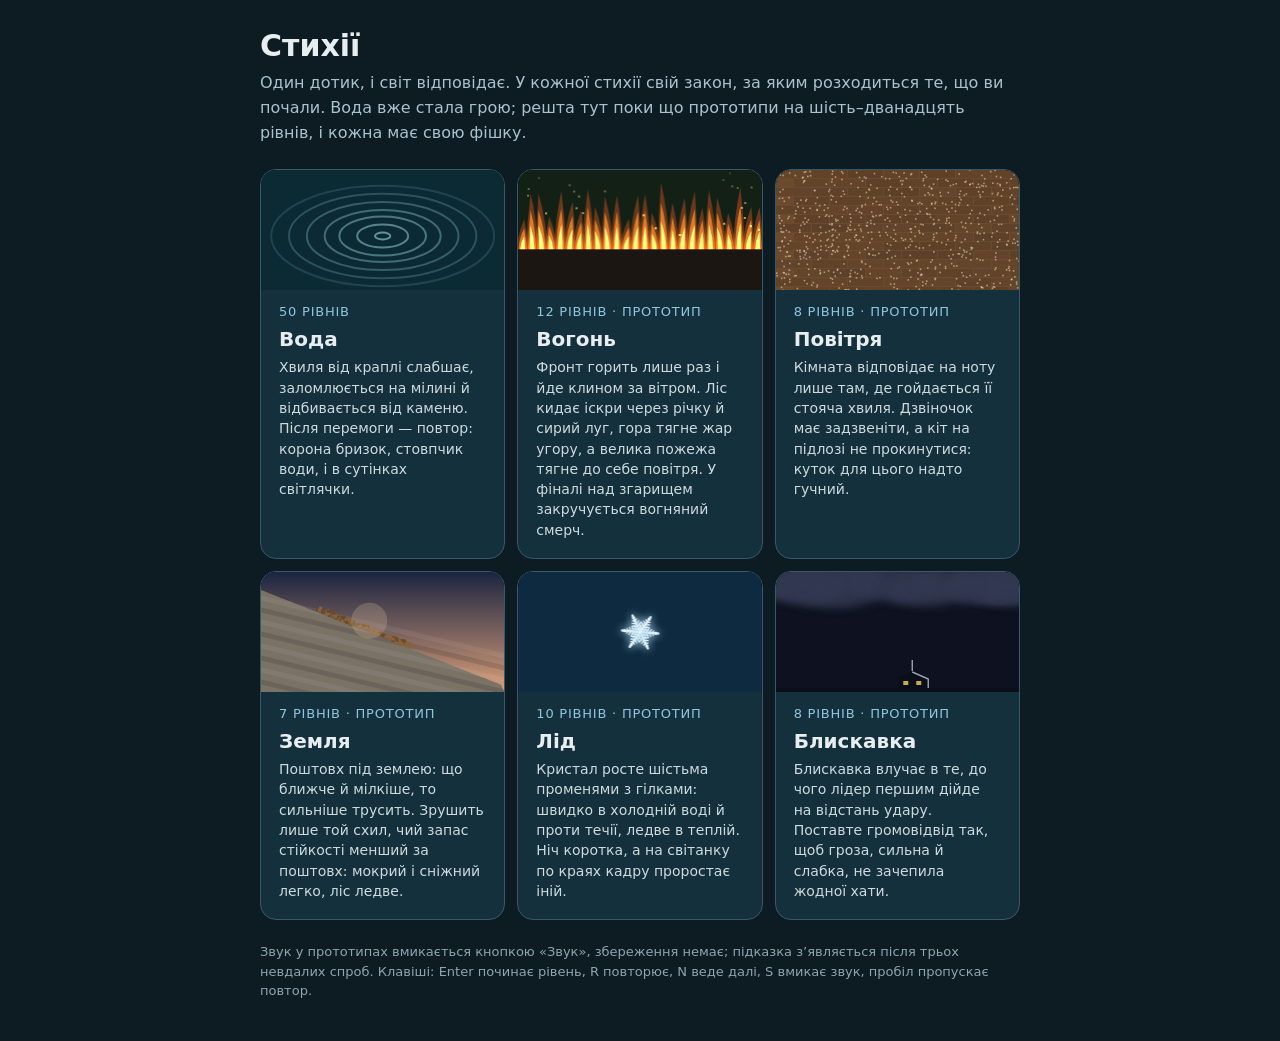
==== commit dfb87b5b: "Menu cards: the bolt ends on a rod, and the slide starts with quake rings The lightning card now sho" ====
--- a/proto/index.html
+++ b/proto/index.html
@@ -43,17 +43,22 @@
     const prof = x => h * 0.15 + x / w * h * 0.8; g.fillStyle = '#7b7266'; g.beginPath(); g.moveTo(0, h); for (let x = 0; x <= w; x += 4) g.lineTo(x, prof(x)); g.lineTo(w, h); g.fill();
     for (let k = 0; k < 10; k++) { g.strokeStyle = k % 2 ? 'rgba(0,0,0,.12)' : 'rgba(255,255,255,.06)'; g.lineWidth = 5; g.beginPath(); g.moveTo(0, prof(0) + k * 12 + 8); g.lineTo(w, prof(w) + k * 12 - 30); g.stroke(); }
     const p = (t % 7000) / 7000, run = Math.min(1, p * 1.6); for (let k = 0; k < 140; k++) { const s = H(k) * 0.35, x = (s + run * (0.55 + 0.1 * H(k + 3))) * w, y = prof(x) - 2 - H(k + 7) * 6 * (1 - run * 0.6); g.fillStyle = H(k + 5) < 0.5 ? '#8a6238' : '#6a4a2a'; g.fillRect(x, y, 3, 3); }
-    if (run < 1) { g.fillStyle = 'rgba(214,190,160,.25)'; g.beginPath(); g.arc((0.2 + run * 0.6) * w, prof((0.2 + run * 0.6) * w) - 12, 18, 0, 7); g.fill(); } },
+    if (run < 1) { g.fillStyle = 'rgba(214,190,160,.25)'; g.beginPath(); g.arc((0.2 + run * 0.6) * w, prof((0.2 + run * 0.6) * w) - 12, 18, 0, 7); g.fill(); }
+    // the quake that set it off: rings spread through the ground from a hypocentre under the slope, before the slide starts
+    if (p < 0.2) { const qx = w * 0.3, qy = prof(w * 0.3) + h * 0.32; g.save(); g.beginPath(); g.moveTo(0, h); for (let x = 0; x <= w; x += 4) g.lineTo(x, prof(x)); g.lineTo(w, h); g.clip(); g.strokeStyle = 'rgba(255,210,150,' + (0.7 * (1 - p / 0.2)) + ')'; g.lineWidth = 2; for (const k of [0, 0.35, 0.7]) { const r = (p / 0.2 + k) % 1 * w * 0.5; g.beginPath(); g.arc(qx, qy, r, 0, 7); g.stroke(); } g.fillStyle = 'rgba(255,200,120,.9)'; g.beginPath(); g.arc(qx, qy, 4, 0, 7); g.fill(); g.restore(); } },
   ice(g, w, h, t) { g.fillStyle = '#0d2a40'; g.fillRect(0, 0, w, h); const cx = w / 2, cy = h / 2, R = h * 0.42 * Math.min(1, (t % 8000) / 5000); g.save(); g.translate(cx, cy); g.rotate(t / 20000); g.strokeStyle = 'rgba(235,248,255,.95)'; g.lineCap = 'round'; g.shadowColor = '#bfe6ff'; g.shadowBlur = 10;
     for (let a = 0; a < 6; a++) { g.save(); g.rotate(a * Math.PI / 3); g.lineWidth = 2.5; g.beginPath(); g.moveTo(0, 0); g.lineTo(R, 0); g.stroke(); g.lineWidth = 1.3; for (let k = 1; k < 6; k++) { const x = R * k / 6, l = (R - x) * 0.45; g.beginPath(); g.moveTo(x, 0); g.lineTo(x + l * 0.5, l * 0.86); g.moveTo(x, 0); g.lineTo(x + l * 0.5, -l * 0.86); g.stroke(); } g.restore(); } g.restore();
     const fr = Math.max(0, (t % 8000) / 8000 - 0.55) / 0.45; if (fr > 0) { g.strokeStyle = 'rgba(230,245,255,.55)'; g.lineWidth = 1; g.lineCap = 'round'; g.beginPath(); for (let c = 0; c < 4; c++) { const ox = c % 2 ? w : 0, oy = c > 1 ? h : 0, sx = c % 2 ? -1 : 1, sy = c > 1 ? -1 : 1;
       for (let k = 0; k < 7; k++) { const a0 = (k / 6) * Math.PI / 2, L = h * 0.32 * fr * (0.6 + 0.4 * H(c * 9 + k)); let x = ox, y = oy; g.moveTo(x, y); for (let q = 1; q <= 4; q++) { const nx = ox + sx * Math.cos(a0) * L * q / 4, ny = oy + sy * Math.sin(a0) * L * q / 4; g.lineTo(nx, ny); const bl = L * 0.18 * (1 - q / 5); g.moveTo(nx, ny); g.lineTo(nx + sx * Math.cos(a0 + 1.05) * bl, ny + sy * Math.sin(a0 + 1.05) * bl); g.moveTo(nx, ny); g.lineTo(nx + sx * Math.cos(a0 - 1.05) * bl, ny + sy * Math.sin(a0 - 1.05) * bl); g.moveTo(nx, ny); } } } g.stroke(); } },
-  lightning(g, w, h, t) { const T = t % 3200, f = T < 500 ? Math.max(0, 1 - T / 200) + (T > 250 && T < 350 ? 0.7 : 0) : 0; g.fillStyle = 'rgb(' + (14 + 120 * f | 0) + ',' + (18 + 120 * f | 0) + ',' + (32 + 140 * f | 0) + ')'; g.fillRect(0, 0, w, h);
+  lightning(g, w, h, t) { const T = t % 3200, n = Math.floor(t / 3200), f = T < 500 ? Math.max(0, 1 - T / 200) + (T > 250 && T < 350 ? 0.7 : 0) : 0; g.fillStyle = 'rgb(' + (14 + 120 * f | 0) + ',' + (18 + 120 * f | 0) + ',' + (32 + 140 * f | 0) + ')'; g.fillRect(0, 0, w, h);
     g.filter = 'blur(5px)'; for (let k = 0; k < 30; k++) { g.fillStyle = 'rgba(' + (50 + 170 * f | 0) + ',' + (56 + 170 * f | 0) + ',' + (80 + 160 * f | 0) + ',.75)'; g.beginPath(); g.ellipse(H(k) * w, 4 + H(k + 3) * 16, 22 + H(k + 5) * 22, 8 + H(k + 6) * 8, 0, 0, 7); g.fill(); } g.filter = 'none';
-    if (T < 500) { let x = w * (0.3 + 0.4 * H(Math.floor(t / 3200))), y = 26; g.strokeStyle = 'rgba(255,255,255,' + Math.min(1, f + 0.3) + ')'; g.lineWidth = 2.2; g.shadowColor = '#c9d6ff'; g.shadowBlur = 14; g.beginPath(); g.moveTo(x, y); let s = Math.floor(t / 3200) * 31; while (y < h) { x += (H(s++) - 0.5) * 18; y += 6 + H(s++) * 8; g.lineTo(x, y); } g.stroke(); g.shadowBlur = 0; }
-    if (T < 2600) { const n = Math.floor(t / 3200), heat = Math.exp(-T / 900), rev = Math.min(1, T / 300); let s2 = n * 31; let x = w * (0.3 + 0.4 * H(n)); for (let y = 26; y < h;) { x += (H(s2++) - 0.5) * 18; y += 6 + H(s2++) * 8; }
-      g.strokeStyle = 'rgba(255,' + (140 + 110 * heat | 0) + ',' + (60 + 180 * heat | 0) + ',' + (0.2 + 0.8 * heat) + ')'; g.lineWidth = 1.6; g.shadowColor = '#ffb070'; g.shadowBlur = 8 * heat; g.beginPath();
-      for (const d of [-1, 1]) for (let b = 0; b < 3; b++) { let bx = x, by = h - 3 - b * 1.5; g.moveTo(bx, by); for (let k = 0; k < 9 * rev; k++) { bx += d * (3 + H(n * 7 + b * 13 + k + (d > 0 ? 50 : 0)) * 4); by += (H(n + k * 3 + b) - 0.5) * 2; g.lineTo(bx, by); } } g.stroke(); g.shadowBlur = 0; } }
+    // a house with a rod on its ridge: wherever the bolt starts, it ends on the rod's tip
+    const rx = w * 0.56, base = h - 4, ridge = base - 17, tip = ridge - 11; g.fillStyle = '#0a0e16'; g.fillRect(0, base, w, h - base); g.fillRect(rx - 14, base - 9, 28, 9); g.beginPath(); g.moveTo(rx - 18, base - 9); g.lineTo(rx, ridge); g.lineTo(rx + 18, base - 9); g.closePath(); g.fill();
+    g.fillStyle = f > 0.2 ? 'rgba(255,215,130,.25)' : 'rgba(255,205,110,.8)'; g.fillRect(rx - 9, base - 7, 5, 4); g.fillRect(rx + 4, base - 7, 5, 4);
+    const glow = T < 900 ? Math.exp(-T / 300) : 0; g.strokeStyle = glow > 0.1 ? '#ffffff' : '#9aa4b2'; g.lineWidth = 1.4; g.beginPath(); g.moveTo(rx, ridge); g.lineTo(rx, tip); g.moveTo(rx, ridge + 1); g.lineTo(rx + 16, base - 9); g.lineTo(rx + 16, base); g.stroke();
+    if (glow > 0.05) { g.fillStyle = 'rgba(200,215,255,' + 0.6 * glow + ')'; g.beginPath(); g.arc(rx, tip, 3 + 8 * glow, 0, 7); g.fill(); }
+    if (T < 500) { let x = w * (0.15 + 0.7 * H(n)), y = 26, s = n * 31; g.strokeStyle = 'rgba(255,255,255,' + Math.min(1, f + 0.3) + ')'; g.lineWidth = 2.2; g.shadowColor = '#c9d6ff'; g.shadowBlur = 14; g.beginPath(); g.moveTo(x, y);
+      while (y < tip - 8) { x += (H(s++) - 0.5) * 14 + (rx - x) * 0.22; y += 6 + H(s++) * 7; g.lineTo(x, Math.min(y, tip - 2)); } g.lineTo(rx, tip); g.stroke(); g.shadowBlur = 0; } }
 };
 const cards = [...document.querySelectorAll('canvas[data-k]')];
 function frame(now) { for (const c of cards) { const r = c.getBoundingClientRect(), d = Math.min(devicePixelRatio || 1, 2); if (c.width !== Math.round(r.width * d)) { c.width = Math.round(r.width * d); c.height = Math.round(r.height * d); } const g = c.getContext('2d'); g.setTransform(d, 0, 0, d, 0, 0); (scenes[c.dataset.k] || scenes.index)(g, r.width, r.height, now); } requestAnimationFrame(frame); }
